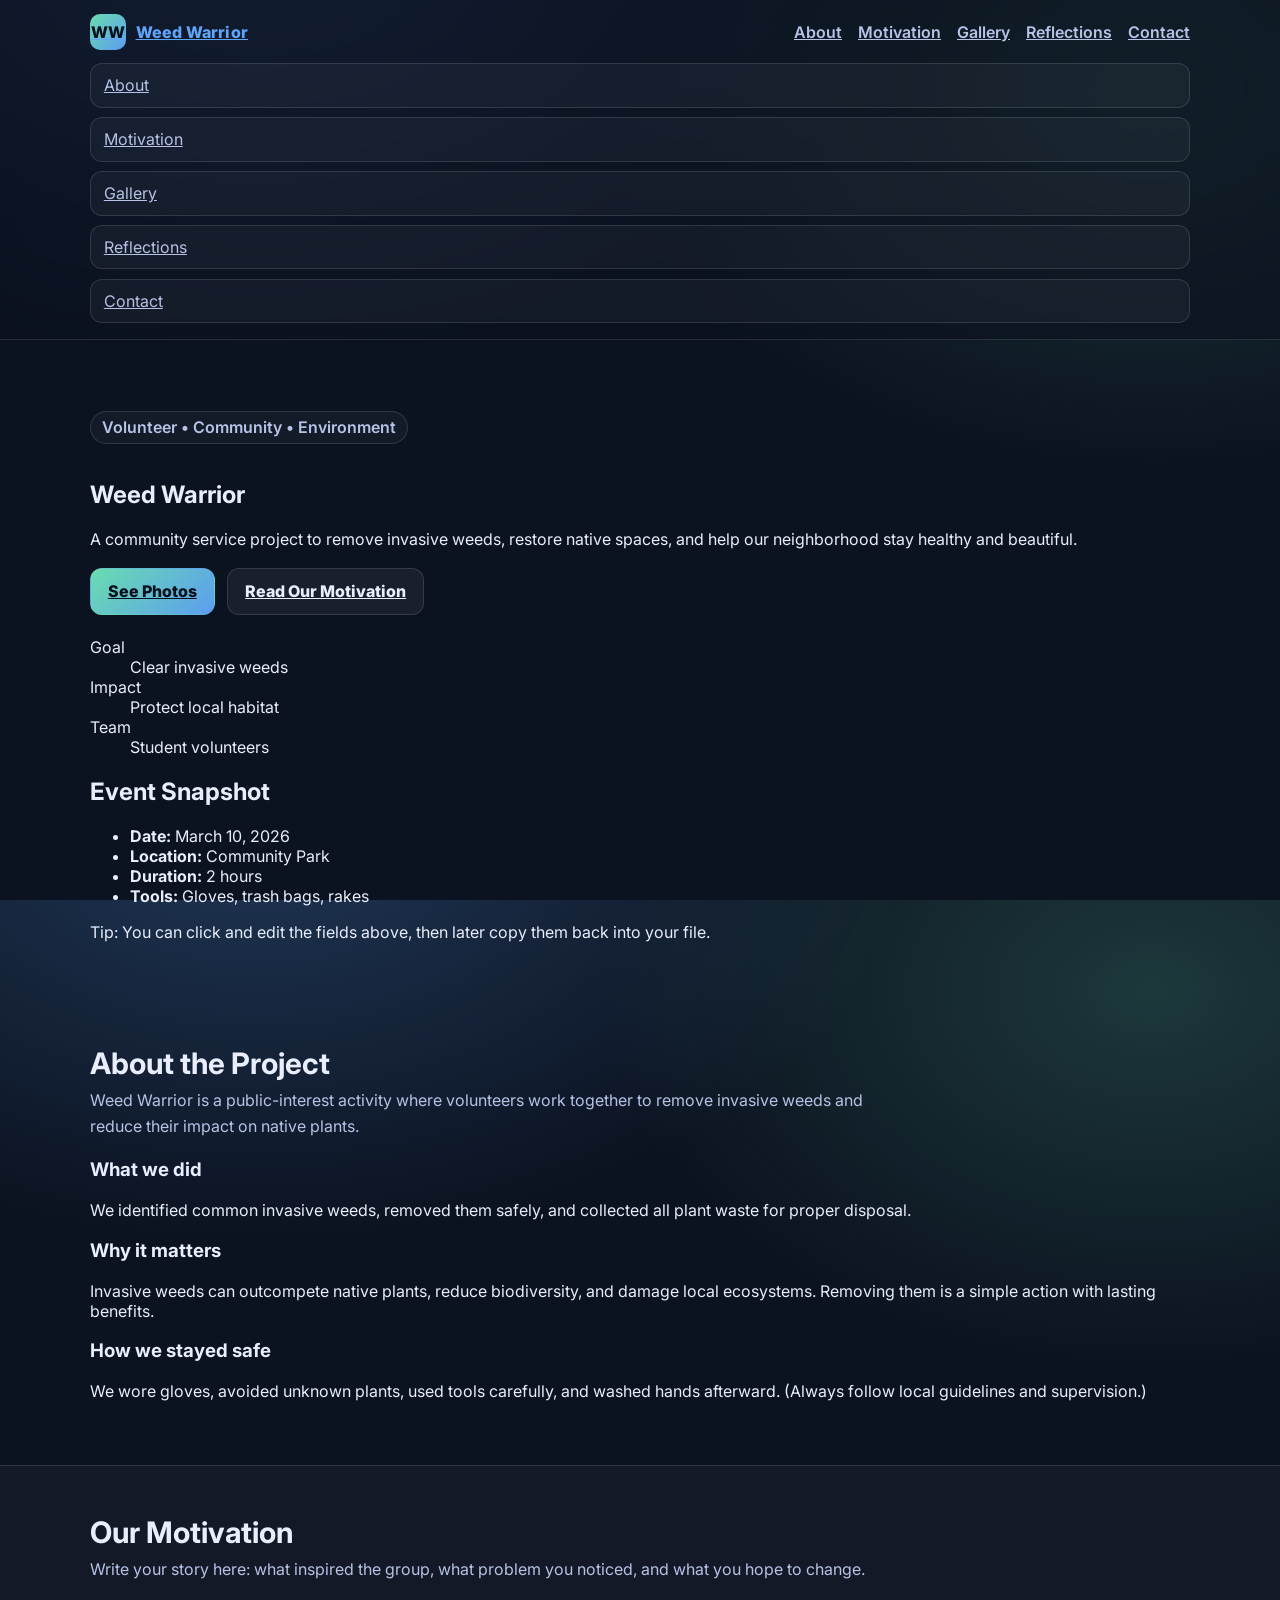
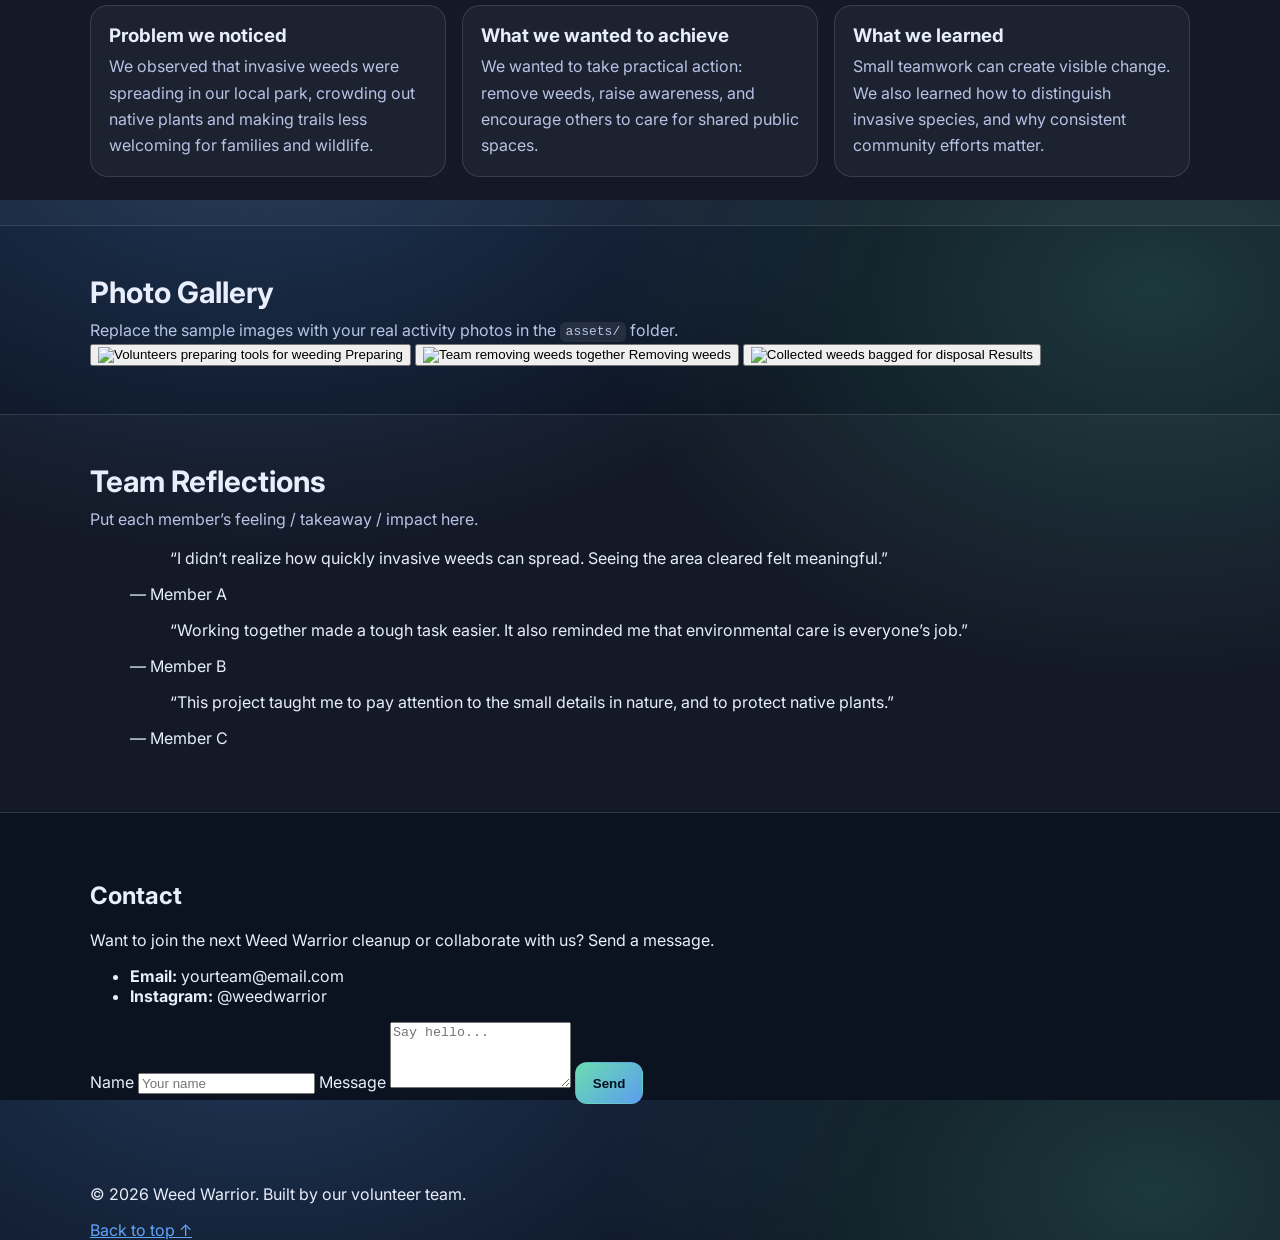
==== index.html @ 8245f493 "Update and rename HTMLPage.html to index.html" ====
﻿<!doctype html>
<html lang="en">
<head>
  <meta charset="utf-8" />
  <meta name="viewport" content="width=device-width, initial-scale=1" />
  <title>Weed Warrior — Community Weeding Volunteer Project</title>
  <meta name="description" content="Weed Warrior is a community volunteer project to remove invasive weeds and protect local habitats." />
  <link rel="preconnect" href="https://fonts.googleapis.com">
  <link rel="preconnect" href="https://fonts.gstatic.com" crossorigin>
  <link href="https://fonts.googleapis.com/css2?family=Inter:wght@400;600;800&display=swap" rel="stylesheet">
  <link rel="stylesheet" href="styles.css" />
</head>
<body>
  <!-- Top Nav -->
  <header class="site-header">
    <div class="container nav">
      <a class="logo" href="#top" aria-label="Weed Warrior Home">
        <span class="logo-mark">WW</span>
        <span class="logo-text">Weed Warrior</span>
      </a>

      <nav class="nav-links" aria-label="Primary">
        <a href="#about">About</a>
        <a href="#motivation">Motivation</a>
        <a href="#gallery">Gallery</a>
        <a href="#reflections">Reflections</a>
        <a href="#contact">Contact</a>
      </nav>

      <button class="nav-toggle" id="navToggle" aria-expanded="false" aria-controls="mobileNav">
        <span class="sr-only">Toggle navigation</span>
        ☰
      </button>
    </div>

    <nav class="mobile-nav container" id="mobileNav" hidden>
      <a href="#about">About</a>
      <a href="#motivation">Motivation</a>
      <a href="#gallery">Gallery</a>
      <a href="#reflections">Reflections</a>
      <a href="#contact">Contact</a>
    </nav>
  </header>

  <!-- Hero -->
  <main id="top">
    <section class="hero">
      <div class="container hero-grid">
        <div class="hero-text">
          <p class="badge">Volunteer • Community • Environment</p>
          <h1>Weed Warrior</h1>
          <p class="lead">
            A community service project to remove invasive weeds, restore native spaces,
            and help our neighborhood stay healthy and beautiful.
          </p>

          <div class="hero-actions">
            <a class="btn primary" href="#gallery">See Photos</a>
            <a class="btn ghost" href="#motivation">Read Our Motivation</a>
          </div>

          <dl class="stats" aria-label="Project highlights">
            <div>
              <dt>Goal</dt>
              <dd>Clear invasive weeds</dd>
            </div>
            <div>
              <dt>Impact</dt>
              <dd>Protect local habitat</dd>
            </div>
            <div>
              <dt>Team</dt>
              <dd>Student volunteers</dd>
            </div>
          </dl>
        </div>

        <div class="hero-card">
          <div class="card">
            <h2 class="card-title">Event Snapshot</h2>
            <ul class="list">
              <li><strong>Date:</strong> <span contenteditable="true">March 10, 2026</span></li>
              <li><strong>Location:</strong> <span contenteditable="true">Community Park</span></li>
              <li><strong>Duration:</strong> <span contenteditable="true">2 hours</span></li>
              <li><strong>Tools:</strong> <span contenteditable="true">Gloves, trash bags, rakes</span></li>
            </ul>
            <p class="note">
              Tip: You can click and edit the fields above, then later copy them back into your file.
            </p>
          </div>
        </div>
      </div>
    </section>

    <!-- About -->
    <section class="section" id="about">
      <div class="container">
        <div class="section-head">
          <h2>About the Project</h2>
          <p>
            Weed Warrior is a public-interest activity where volunteers work together
            to remove invasive weeds and reduce their impact on native plants.
          </p>
        </div>

        <div class="cards">
          <article class="mini-card">
            <h3>What we did</h3>
            <p>
              We identified common invasive weeds, removed them safely, and collected all plant waste
              for proper disposal.
            </p>
          </article>

          <article class="mini-card">
            <h3>Why it matters</h3>
            <p>
              Invasive weeds can outcompete native plants, reduce biodiversity, and damage local ecosystems.
              Removing them is a simple action with lasting benefits.
            </p>
          </article>

          <article class="mini-card">
            <h3>How we stayed safe</h3>
            <p>
              We wore gloves, avoided unknown plants, used tools carefully, and washed hands afterward.
              (Always follow local guidelines and supervision.)
            </p>
          </article>
        </div>
      </div>
    </section>

    <!-- Motivation -->
    <section class="section alt" id="motivation">
      <div class="container">
        <div class="section-head">
          <h2>Our Motivation</h2>
          <p>
            Write your story here: what inspired the group, what problem you noticed, and what you hope to change.
          </p>
        </div>

        <div class="motivation-grid">
          <div class="panel">
            <h3>Problem we noticed</h3>
            <p contenteditable="true">
              We observed that invasive weeds were spreading in our local park, crowding out native plants
              and making trails less welcoming for families and wildlife.
            </p>
          </div>

          <div class="panel">
            <h3>What we wanted to achieve</h3>
            <p contenteditable="true">
              We wanted to take practical action: remove weeds, raise awareness, and encourage others
              to care for shared public spaces.
            </p>
          </div>

          <div class="panel">
            <h3>What we learned</h3>
            <p contenteditable="true">
              Small teamwork can create visible change. We also learned how to distinguish invasive species,
              and why consistent community efforts matter.
            </p>
          </div>
        </div>
      </div>
    </section>

    <!-- Gallery -->
    <section class="section" id="gallery">
      <div class="container">
        <div class="section-head">
          <h2>Photo Gallery</h2>
          <p>Replace the sample images with your real activity photos in the <code>assets/</code> folder.</p>
        </div>

        <div class="gallery" role="list">
          <button class="photo" role="listitem" data-full="assets/img1.jpg" aria-label="Open photo 1">
            <img src="assets/img1.jpg" alt="Volunteers preparing tools for weeding" loading="lazy">
            <span>Preparing</span>
          </button>

          <button class="photo" role="listitem" data-full="assets/img2.jpg" aria-label="Open photo 2">
            <img src="assets/img2.jpg" alt="Team removing weeds together" loading="lazy">
            <span>Removing weeds</span>
          </button>

          <button class="photo" role="listitem" data-full="assets/img3.jpg" aria-label="Open photo 3">
            <img src="assets/img3.jpg" alt="Collected weeds bagged for disposal" loading="lazy">
            <span>Results</span>
          </button>
        </div>
      </div>

      <!-- Lightbox -->
      <div class="lightbox" id="lightbox" aria-hidden="true">
        <div class="lightbox-inner" role="dialog" aria-modal="true" aria-label="Image preview">
          <button class="icon-btn" id="lightboxClose" aria-label="Close preview">✕</button>
          <img id="lightboxImg" src="" alt="">
          <p class="lightbox-caption" id="lightboxCaption"></p>
        </div>
      </div>
    </section>

    <!-- Reflections -->
    <section class="section alt" id="reflections">
      <div class="container">
        <div class="section-head">
          <h2>Team Reflections</h2>
          <p>Put each member’s feeling / takeaway / impact here.</p>
        </div>

        <div class="quotes">
          <figure class="quote">
            <blockquote contenteditable="true">
              “I didn’t realize how quickly invasive weeds can spread. Seeing the area cleared felt meaningful.”
            </blockquote>
            <figcaption contenteditable="true">— Member A</figcaption>
          </figure>

          <figure class="quote">
            <blockquote contenteditable="true">
              “Working together made a tough task easier. It also reminded me that environmental care is everyone’s job.”
            </blockquote>
            <figcaption contenteditable="true">— Member B</figcaption>
          </figure>

          <figure class="quote">
            <blockquote contenteditable="true">
              “This project taught me to pay attention to the small details in nature, and to protect native plants.”
            </blockquote>
            <figcaption contenteditable="true">— Member C</figcaption>
          </figure>
        </div>
      </div>
    </section>

    <!-- Contact / Footer -->
    <section class="section" id="contact">
      <div class="container contact">
        <div>
          <h2>Contact</h2>
          <p>
            Want to join the next Weed Warrior cleanup or collaborate with us?
            Send a message.
          </p>
          <ul class="contact-list">
            <li><strong>Email:</strong> <span contenteditable="true">yourteam@email.com</span></li>
            <li><strong>Instagram:</strong> <span contenteditable="true">@weedwarrior</span></li>
          </ul>
        </div>

        <form class="form" onsubmit="return false;">
          <label>
            Name
            <input type="text" placeholder="Your name" />
          </label>
          <label>
            Message
            <textarea rows="4" placeholder="Say hello..."></textarea>
          </label>
          <button class="btn primary" type="button" id="fakeSubmit">Send</button>
          <p class="note" id="formNote" aria-live="polite"></p>
        </form>
      </div>
    </section>

    <footer class="footer">
      <div class="container footer-row">
        <p>© <span id="year"></span> Weed Warrior. Built by our volunteer team.</p>
        <a href="#top">Back to top ↑</a>
      </div>
    </footer>
  </main>

  <script src="script.js"></script>
</body>
</html>
---- styles.css ----
:root{
  --bg: #0b1220;
  --panel: #101a2e;
  --text: #e8eefc;
  --muted: #b7c3e6;
  --brand: #6ee7b7;
  --brand2:#60a5fa;
  --border: rgba(255,255,255,.12);
  --shadow: 0 12px 30px rgba(0,0,0,.35);
}

*{ box-sizing: border-box; }
html, body{ height: 100%; }
body{
  margin: 0;
  font-family: Inter, system-ui, -apple-system, Segoe UI, Roboto, Arial, sans-serif;
  color: var(--text);
  background:
    radial-gradient(1200px 800px at 20% -10%, rgba(96,165,250,.25), transparent 55%),
    radial-gradient(1000px 700px at 90% 10%, rgba(110,231,183,.18), transparent 55%),
    var(--bg);
}

a{ color: #60a5fa; text-decoration: underline; }
code{ background: rgba(255,255,255,.08); padding: .15rem .35rem; border-radius: .35rem; }

.container{ width: min(1100px, 92vw); margin: 0 auto; }

/* Header */
.site-header{
  position: sticky; top: 0; z-index: 10;
  backdrop-filter: blur(10px);
  background: rgba(11,18,32,.65);
  border-bottom: 1px solid var(--border);
}
.nav{
  display:flex; align-items:center; justify-content:space-between;
  gap: 1rem; padding: .85rem 0;
}
.logo{ display:flex; align-items:center; gap:.6rem; font-weight:800; letter-spacing:.2px; }
.logo-mark{
  display:inline-grid; place-items:center;
  width: 36px; height: 36px; border-radius: 10px;
  background: linear-gradient(135deg, rgba(110,231,183,.95), rgba(96,165,250,.95));
  color: #06101d;
}
.nav-links{ display:flex; gap: 1rem; }
.nav-links a{ color: var(--muted); font-weight: 600; }
.nav-links a:hover{ color: var(--text); }

.nav-toggle{
  display:none;
  border: 1px solid var(--border);
  background: rgba(255,255,255,.06);
  color: var(--text);
  border-radius: 10px;
  padding: .45rem .6rem;
}
.mobile-nav{
  display:grid;
  gap: .6rem;
  padding: 0 0 1rem 0;
}
.mobile-nav a{
  padding: .7rem .8rem;
  border: 1px solid var(--border);
  border-radius: 12px;
  background: rgba(255,255,255,.04);
  color: var(--muted);
}

/* Hero */
.hero{ padding: 3.4rem 0 2.4rem; }
.hero-inner{ max-width: 980px; }
.badge{
  display:inline-block;
  padding: .35rem .7rem;
  border: 1px solid var(--border);
  background: rgba(255,255,255,.04);
  border-radius: 999px;
  color: var(--muted);
  font-weight: 600;
}
.hero-title{
  font-size: clamp(2.4rem, 5vw, 3.5rem);
  margin: .9rem 0 .6rem;
  line-height: 1.05;
  letter-spacing: -0.5px;
}
.hero-subtitle{
  margin: 0;
  color: var(--muted);
  font-size: 1.08rem;
  line-height: 1.65;
  max-width: 70ch;
}

.hero-actions{ display:flex; gap: .8rem; margin: 1.2rem 0 1.4rem; flex-wrap: wrap; }
.btn{
  display:inline-flex; align-items:center; justify-content:center;
  padding: .78rem 1.05rem;
  border-radius: 12px;
  border: 1px solid var(--border);
  font-weight: 800;
  cursor: pointer;
}
.btn.primary{
  background: linear-gradient(135deg, rgba(110,231,183,.95), rgba(96,165,250,.95));
  color: #06101d;
  border-color: transparent;
}
.btn.ghost{ background: rgba(255,255,255,.06); color: var(--text); }
.btn:hover{ transform: translateY(-1px); box-shadow: var(--shadow); transition: .15s; }

.hero-strip{
  display:grid;
  grid-template-columns: repeat(3, 1fr);
  gap: .9rem;
  margin-top: .8rem;
}
.strip-item{
  border: 1px solid var(--border);
  border-radius: 16px;
  padding: .95rem 1rem;
  background: rgba(255,255,255,.04);
}
.strip-label{ color: var(--muted); font-weight: 700; font-size: .92rem; }
.strip-value{ margin-top: .25rem; font-weight: 900; }

/* Sections */
.section{ padding: 3rem 0; }
.section.alt{
  background: rgba(255,255,255,.03);
  border-top: 1px solid var(--border);
  border-bottom: 1px solid var(--border);
}
.section-head h2{ margin: 0 0 .4rem; font-size: 1.85rem; }
.section-head p{ margin: 0; color: var(--muted); line-height: 1.65; max-width: 80ch; }

.motivation-grid{
  margin-top: 1.4rem;
  display:grid;
  grid-template-columns: repeat(3, 1fr);
  gap: 1rem;
}
.panel{
  border: 1px solid var(--border);
  border-radius: 18px;
  padding: 1.1rem;
  background: rgba(255,255,255,.04);
}
.panel h3{ margin: 0 0 .4rem; }
.panel p{ margin: 0; color: var(--muted); line-height: 1.65; }

/* Masonry Gallery */
.masonry{
  margin-top: 1.4rem;
  column-count: 3;
  column-gap: 1rem;
}
.masonry-item{
  width: 100%;
  border: 1px solid var(--border);
  background: rgba(255,255,255,.04);
  border-radius: 18px;
  overflow: hidden;
  padding: 0;
  margin: 0 0 1rem;
  cursor: pointer;
  display: inline-block; /* important for column layout */
}
.masonry-item img{
  width: 100%;
  height: auto;
  display:block;
}
.masonry-item:hover{
  transform: translateY(-2px);
  box-shadow: var(--shadow);
  transition: .15s;
}

/* Lightbox */
.lightbox{
  position: fixed; inset: 0;
  display:none;
  place-items:center;
  background: rgba(0,0,0,.65);
  padding: 1rem;
}
.lightbox.show{ display:grid; }
.lightbox-inner{
  width: min(980px, 96vw);
  border: 1px solid var(--border);
  background: rgba(16,26,46,.92);
  border-radius: 18px;
  padding: .9rem;
  box-shadow: var(--shadow);
}
.lightbox-top{
  display:flex;
  align-items:center;
  justify-content:space-between;
  gap: 1rem;
  margin-bottom: .6rem;
}
.lightbox-caption{ margin: 0; color: var(--muted); font-weight: 700; }
.icon-btn{
  border: 1px solid var(--border);
  background: rgba(255,255,255,.06);
  color: var(--text);
  border-radius: 12px;
  padding: .45rem .6rem;
  cursor: pointer;
}
.lightbox-inner img{
  width: 100%;
  max-height: 72vh;
  object-fit: contain;
  border-radius: 14px;
  background: rgba(255,255,255,.03);
}

/* Team Reflections */
.team-grid{
  margin-top: 1.4rem;
  display:grid;
  grid-template-columns: repeat(3, 1fr);
  gap: 1rem;
}
.member{
  display:flex;
  gap: .9rem;
  border: 1px solid var(--border);
  border-radius: 18px;
  padding: 1.1rem;
  background: rgba(255,255,255,.04);
}
.avatar{
  width: 44px; height: 44px;
  border-radius: 14px;
  display:grid; place-items:center;
  font-weight: 900;
  color: #06101d;
  background: linear-gradient(135deg, rgba(110,231,183,.95), rgba(96,165,250,.95));
  flex: 0 0 auto;
}
.member-top h3{ margin: 0; font-size: 1.1rem; }
.role{ margin: .15rem 0 0; color: var(--muted); font-weight: 700; font-size: .95rem; }
.reflection{
  margin: .8rem 0 0;
  color: var(--text);
  line-height: 1.65;
  font-weight: 600;
}
.tags{ margin-top: .9rem; display:flex; gap:.5rem; flex-wrap: wrap; }
.tag{
  border: 1px solid var(--border);
  background: rgba(255,255,255,.05);
  padding: .28rem .55rem;
  border-radius: 999px;
  color: var(--muted);
  font-weight: 800;
  font-size: .85rem;
}

.mini-footer{
  margin-top: 1.6rem;
  border-top: 1px solid var(--border);
  padding-top: 1.2rem;
  color: var(--muted);
}

/* A11y */
.sr-only{
  position:absolute; width:1px; height:1px; padding:0; margin:-1px;
  overflow:hidden; clip:rect(0,0,0,0); white-space:nowrap; border:0;
}

/* Responsive */
@media (max-width: 900px){
  .nav-links{ display:none; }
  .nav-toggle{ display:inline-flex; }
  .hero-strip{ grid-template-columns: 1fr; }
  .motivation-grid{ grid-template-columns: 1fr; }
  .masonry{ column-count: 1; }
  .team-grid{ grid-template-columns: 1fr; }
}
@media (min-width: 901px) and (max-width: 1100px){
  .masonry{ column-count: 2; }
  .team-grid{ grid-template-columns: repeat(2, 1fr); }
}
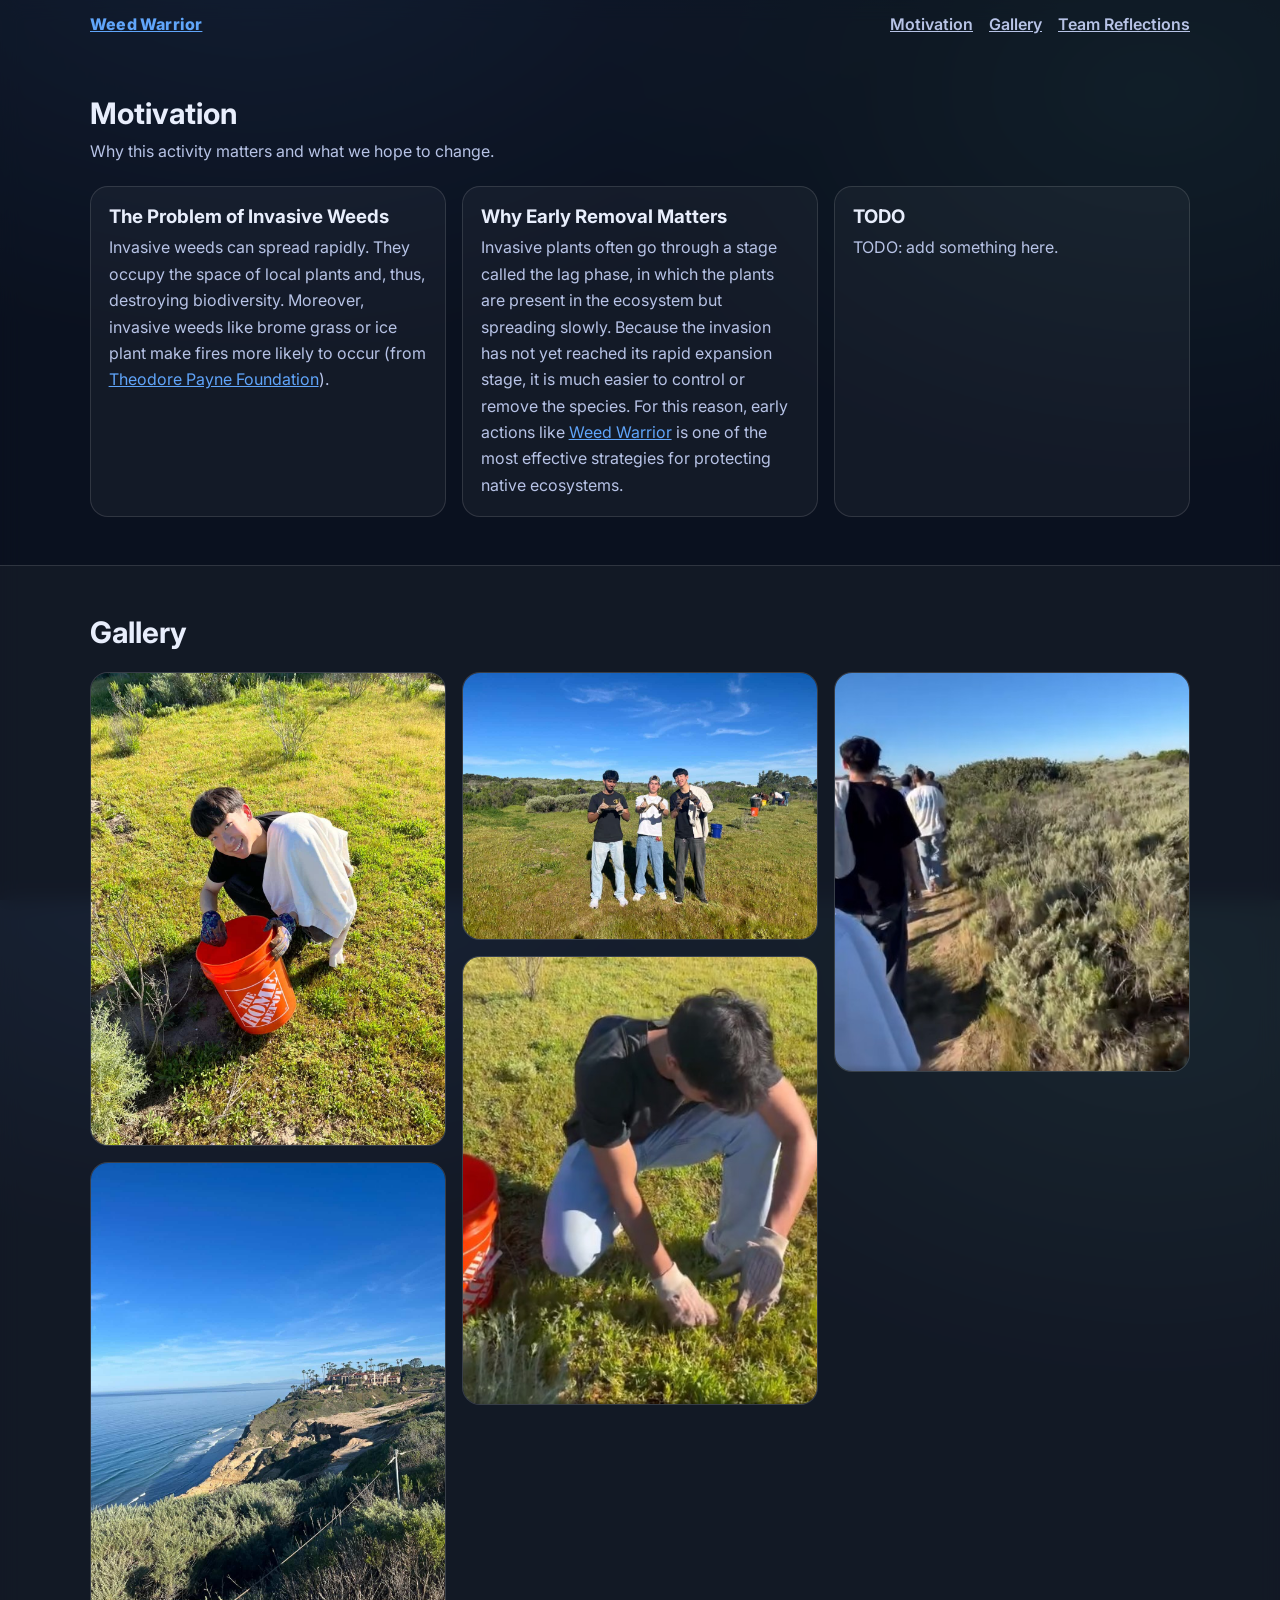
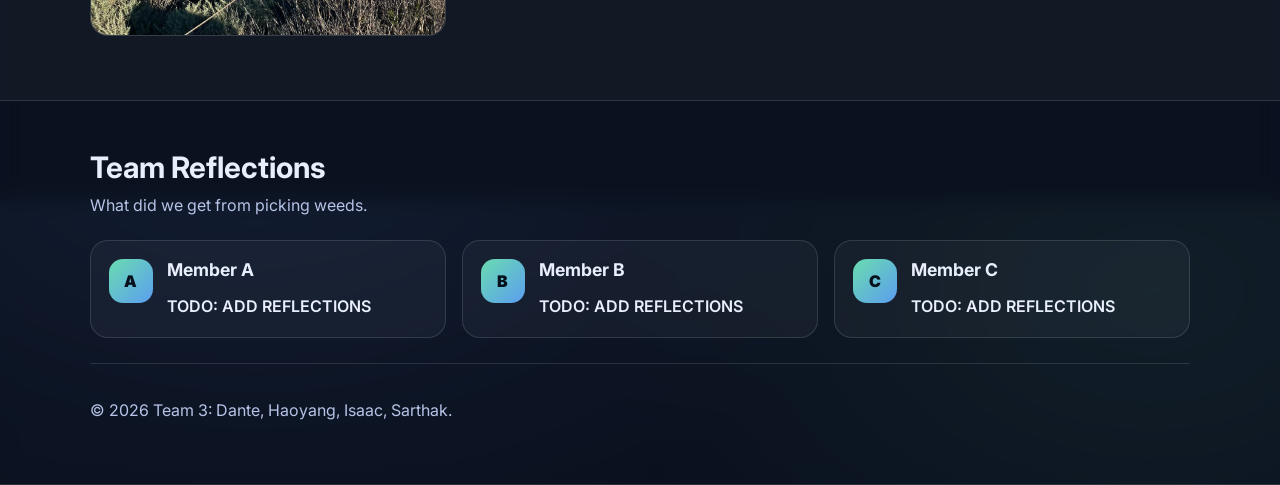
==== commit 55239505: "Update index.html" ====
--- a/index.html
+++ b/index.html
@@ -1,30 +1,29 @@
-﻿<!doctype html>
+<!doctype html>
 <html lang="en">
 <head>
   <meta charset="utf-8" />
   <meta name="viewport" content="width=device-width, initial-scale=1" />
-  <title>Weed Warrior — Community Weeding Volunteer Project</title>
-  <meta name="description" content="Weed Warrior is a community volunteer project to remove invasive weeds and protect local habitats." />
+  <title>Weed Warrior — Community Cleanup Project</title>
+  <meta name="description" content="Weed Warrior is a volunteer project to remove invasive weeds and protect local habitats." />
+
   <link rel="preconnect" href="https://fonts.googleapis.com">
   <link rel="preconnect" href="https://fonts.gstatic.com" crossorigin>
   <link href="https://fonts.googleapis.com/css2?family=Inter:wght@400;600;800&display=swap" rel="stylesheet">
+
   <link rel="stylesheet" href="styles.css" />
 </head>
+
 <body>
   <!-- Top Nav -->
   <header class="site-header">
     <div class="container nav">
       <a class="logo" href="#top" aria-label="Weed Warrior Home">
-        <span class="logo-mark">WW</span>
         <span class="logo-text">Weed Warrior</span>
       </a>
-
       <nav class="nav-links" aria-label="Primary">
-        <a href="#about">About</a>
         <a href="#motivation">Motivation</a>
         <a href="#gallery">Gallery</a>
-        <a href="#reflections">Reflections</a>
-        <a href="#contact">Contact</a>
+        <a href="#team">Team Reflections</a>
       </nav>
 
       <button class="nav-toggle" id="navToggle" aria-expanded="false" aria-controls="mobileNav">
@@ -33,164 +32,75 @@
       </button>
     </div>
 
-    <nav class="mobile-nav container" id="mobileNav" hidden>
-      <a href="#about">About</a>
-      <a href="#motivation">Motivation</a>
-      <a href="#gallery">Gallery</a>
-      <a href="#reflections">Reflections</a>
-      <a href="#contact">Contact</a>
-    </nav>
-  </header>
-
-  <!-- Hero -->
-  <main id="top">
-    <section class="hero">
-      <div class="container hero-grid">
-        <div class="hero-text">
-          <p class="badge">Volunteer • Community • Environment</p>
-          <h1>Weed Warrior</h1>
-          <p class="lead">
-            A community service project to remove invasive weeds, restore native spaces,
-            and help our neighborhood stay healthy and beautiful.
-          </p>
-
-          <div class="hero-actions">
-            <a class="btn primary" href="#gallery">See Photos</a>
-            <a class="btn ghost" href="#motivation">Read Our Motivation</a>
-          </div>
-
-          <dl class="stats" aria-label="Project highlights">
-            <div>
-              <dt>Goal</dt>
-              <dd>Clear invasive weeds</dd>
-            </div>
-            <div>
-              <dt>Impact</dt>
-              <dd>Protect local habitat</dd>
-            </div>
-            <div>
-              <dt>Team</dt>
-              <dd>Student volunteers</dd>
-            </div>
-          </dl>
-        </div>
-
-        <div class="hero-card">
-          <div class="card">
-            <h2 class="card-title">Event Snapshot</h2>
-            <ul class="list">
-              <li><strong>Date:</strong> <span contenteditable="true">March 10, 2026</span></li>
-              <li><strong>Location:</strong> <span contenteditable="true">Community Park</span></li>
-              <li><strong>Duration:</strong> <span contenteditable="true">2 hours</span></li>
-              <li><strong>Tools:</strong> <span contenteditable="true">Gloves, trash bags, rakes</span></li>
-            </ul>
-            <p class="note">
-              Tip: You can click and edit the fields above, then later copy them back into your file.
-            </p>
-          </div>
-        </div>
-      </div>
-    </section>
-
-    <!-- About -->
-    <section class="section" id="about">
+    <!-- MOTIVATION -->
+    <section class="section" id="motivation">
       <div class="container">
         <div class="section-head">
-          <h2>About the Project</h2>
+          <h2>Motivation</h2>
           <p>
-            Weed Warrior is a public-interest activity where volunteers work together
-            to remove invasive weeds and reduce their impact on native plants.
+            Why this activity matters and what we hope to change.
           </p>
         </div>
 
-        <div class="cards">
-          <article class="mini-card">
-            <h3>What we did</h3>
+        <div class="motivation-grid">
+          <article class="panel">
+            <h3>The Problem of Invasive Weeds</h3>
             <p>
-              We identified common invasive weeds, removed them safely, and collected all plant waste
-              for proper disposal.
+              Invasive weeds can spread rapidly. They occupy the space of local plants and, thus, destroying biodiversity. 
+              Moreover, invasive weeds like brome grass or ice plant make fires more likely to occur (from 
+                <a href="https://theodorepayne.org/invasive-plants/" target="_blank">
+                Theodore Payne Foundation</a>).
             </p>
           </article>
 
-          <article class="mini-card">
-            <h3>Why it matters</h3>
+          <article class="panel">
+            <h3>Why Early Removal Matters</h3>
             <p>
-              Invasive weeds can outcompete native plants, reduce biodiversity, and damage local ecosystems.
-              Removing them is a simple action with lasting benefits.
+              Invasive plants often go through a stage called the lag phase, in which the plants are present in the ecosystem 
+                but spreading slowly. Because the invasion has not yet reached its rapid expansion stage, 
+                it is much easier to control or remove the species. For this reason, early actions like <a href="https://nrs.ucsd.edu/events/index.html" target="_blank">
+                Weed Warrior</a>
+                is one of the most effective strategies for protecting native ecosystems.
             </p>
           </article>
 
-          <article class="mini-card">
-            <h3>How we stayed safe</h3>
+          <article class="panel">
+            <h3>TODO</h3>
             <p>
-              We wore gloves, avoided unknown plants, used tools carefully, and washed hands afterward.
-              (Always follow local guidelines and supervision.)
+              TODO: add something here.
             </p>
           </article>
         </div>
       </div>
     </section>
 
-    <!-- Motivation -->
-    <section class="section alt" id="motivation">
+    <!-- GALLERY (Masonry) -->
+    <section class="section alt" id="gallery">
       <div class="container">
         <div class="section-head">
-          <h2>Our Motivation</h2>
-          <p>
-            Write your story here: what inspired the group, what problem you noticed, and what you hope to change.
-          </p>
+          <h2>Gallery</h2>
         </div>
 
-        <div class="motivation-grid">
-          <div class="panel">
-            <h3>Problem we noticed</h3>
-            <p contenteditable="true">
-              We observed that invasive weeds were spreading in our local park, crowding out native plants
-              and making trails less welcoming for families and wildlife.
-            </p>
-          </div>
-
-          <div class="panel">
-            <h3>What we wanted to achieve</h3>
-            <p contenteditable="true">
-              We wanted to take practical action: remove weeds, raise awareness, and encourage others
-              to care for shared public spaces.
-            </p>
-          </div>
-
-          <div class="panel">
-            <h3>What we learned</h3>
-            <p contenteditable="true">
-              Small teamwork can create visible change. We also learned how to distinguish invasive species,
-              and why consistent community efforts matter.
-            </p>
-          </div>
-        </div>
-      </div>
-    </section>
-
-    <!-- Gallery -->
-    <section class="section" id="gallery">
-      <div class="container">
-        <div class="section-head">
-          <h2>Photo Gallery</h2>
-          <p>Replace the sample images with your real activity photos in the <code>assets/</code> folder.</p>
-        </div>
-
-        <div class="gallery" role="list">
-          <button class="photo" role="listitem" data-full="assets/img1.jpg" aria-label="Open photo 1">
-            <img src="assets/img1.jpg" alt="Volunteers preparing tools for weeding" loading="lazy">
-            <span>Preparing</span>
+        <div class="masonry" role="list">
+          <!-- Change src & data-full to your images -->
+          <button class="masonry-item" role="listitem" data-full="assets/g1.jpg" data-caption=" ">
+            <img src="assets/g1.jpg" alt="g1.jpg" loading="lazy">
           </button>
 
-          <button class="photo" role="listitem" data-full="assets/img2.jpg" aria-label="Open photo 2">
-            <img src="assets/img2.jpg" alt="Team removing weeds together" loading="lazy">
-            <span>Removing weeds</span>
+          <button class="masonry-item" role="listitem" data-full="assets/g2.jpg" data-caption=" ">
+            <img src="assets/g2.jpg" alt="g2.jpg" loading="lazy">
           </button>
 
-          <button class="photo" role="listitem" data-full="assets/img3.jpg" aria-label="Open photo 3">
-            <img src="assets/img3.jpg" alt="Collected weeds bagged for disposal" loading="lazy">
-            <span>Results</span>
+          <button class="masonry-item" role="listitem" data-full="assets/g3.jpg" data-caption=" ">
+            <img src="assets/g3.jpg" alt="g3.jpg" loading="lazy">
+          </button>
+
+          <button class="masonry-item" role="listitem" data-full="assets/g4.jpg" data-caption=" ">
+            <img src="assets/g4.jpg" alt="g4.jpg" loading="lazy">
+          </button>
+
+          <button class="masonry-item" role="listitem" data-full="assets/g5.jpg" data-caption=" ">
+            <img src="assets/g5.jpg" alt="g5.jpg" loading="lazy">
           </button>
         </div>
       </div>
@@ -198,82 +108,71 @@
       <!-- Lightbox -->
       <div class="lightbox" id="lightbox" aria-hidden="true">
         <div class="lightbox-inner" role="dialog" aria-modal="true" aria-label="Image preview">
-          <button class="icon-btn" id="lightboxClose" aria-label="Close preview">✕</button>
+          <div class="lightbox-top">
+            <p class="lightbox-caption" id="lightboxCaption"></p>
+            <button class="icon-btn" id="lightboxClose" aria-label="Close preview">✕</button>
+          </div>
           <img id="lightboxImg" src="" alt="">
-          <p class="lightbox-caption" id="lightboxCaption"></p>
         </div>
       </div>
     </section>
 
-    <!-- Reflections -->
-    <section class="section alt" id="reflections">
+    <!-- TEAM REFLECTIONS -->
+    <section class="section" id="team">
       <div class="container">
         <div class="section-head">
           <h2>Team Reflections</h2>
-          <p>Put each member’s feeling / takeaway / impact here.</p>
+          <p>
+            What did we get from picking weeds.
+          </p>
         </div>
 
-        <div class="quotes">
-          <figure class="quote">
-            <blockquote contenteditable="true">
-              “I didn’t realize how quickly invasive weeds can spread. Seeing the area cleared felt meaningful.”
-            </blockquote>
-            <figcaption contenteditable="true">— Member A</figcaption>
-          </figure>
+        <div class="team-grid">
+          <!-- Member Card 1 -->
+          <article class="member">
+            <div class="avatar" aria-hidden="true">A</div>
+            <div class="member-body">
+              <div class="member-top">
+                <h3 contenteditable="true">Member A</h3>
+              </div>
+              <p class="reflection" contenteditable="true">
+                TODO: ADD REFLECTIONS
+              </p>
+            </div>
+          </article>
 
-          <figure class="quote">
-            <blockquote contenteditable="true">
-              “Working together made a tough task easier. It also reminded me that environmental care is everyone’s job.”
-            </blockquote>
-            <figcaption contenteditable="true">— Member B</figcaption>
-          </figure>
+          <!-- Member Card 2 -->
+          <article class="member">
+            <div class="avatar" aria-hidden="true">B</div>
+            <div class="member-body">
+              <div class="member-top">
+                <h3 contenteditable="true">Member B</h3>
+              </div>
+              <p class="reflection" contenteditable="true">
+                TODO: ADD REFLECTIONS
+              </p>
+            </div>
+          </article>
 
-          <figure class="quote">
-            <blockquote contenteditable="true">
-              “This project taught me to pay attention to the small details in nature, and to protect native plants.”
-            </blockquote>
-            <figcaption contenteditable="true">— Member C</figcaption>
-          </figure>
+          <!-- Member Card 3 -->
+          <article class="member">
+            <div class="avatar" aria-hidden="true">C</div>
+            <div class="member-body">
+              <div class="member-top">
+                <h3 contenteditable="true">Member C</h3>
+              </div>
+              <p class="reflection" contenteditable="true">
+                TODO: ADD REFLECTIONS
+              </p>
+            </div>
+          </article>
         </div>
+
+        <footer class="mini-footer">
+          <p>© <span id="year"></span> Team 3: Dante, Haoyang, Isaac, Sarthak.</p>
+        </footer>
       </div>
     </section>
-
-    <!-- Contact / Footer -->
-    <section class="section" id="contact">
-      <div class="container contact">
-        <div>
-          <h2>Contact</h2>
-          <p>
-            Want to join the next Weed Warrior cleanup or collaborate with us?
-            Send a message.
-          </p>
-          <ul class="contact-list">
-            <li><strong>Email:</strong> <span contenteditable="true">yourteam@email.com</span></li>
-            <li><strong>Instagram:</strong> <span contenteditable="true">@weedwarrior</span></li>
-          </ul>
-        </div>
-
-        <form class="form" onsubmit="return false;">
-          <label>
-            Name
-            <input type="text" placeholder="Your name" />
-          </label>
-          <label>
-            Message
-            <textarea rows="4" placeholder="Say hello..."></textarea>
-          </label>
-          <button class="btn primary" type="button" id="fakeSubmit">Send</button>
-          <p class="note" id="formNote" aria-live="polite"></p>
-        </form>
-      </div>
-    </section>
-
-    <footer class="footer">
-      <div class="container footer-row">
-        <p>© <span id="year"></span> Weed Warrior. Built by our volunteer team.</p>
-        <a href="#top">Back to top ↑</a>
-      </div>
-    </footer>
   </main>
 
   <script src="script.js"></script>
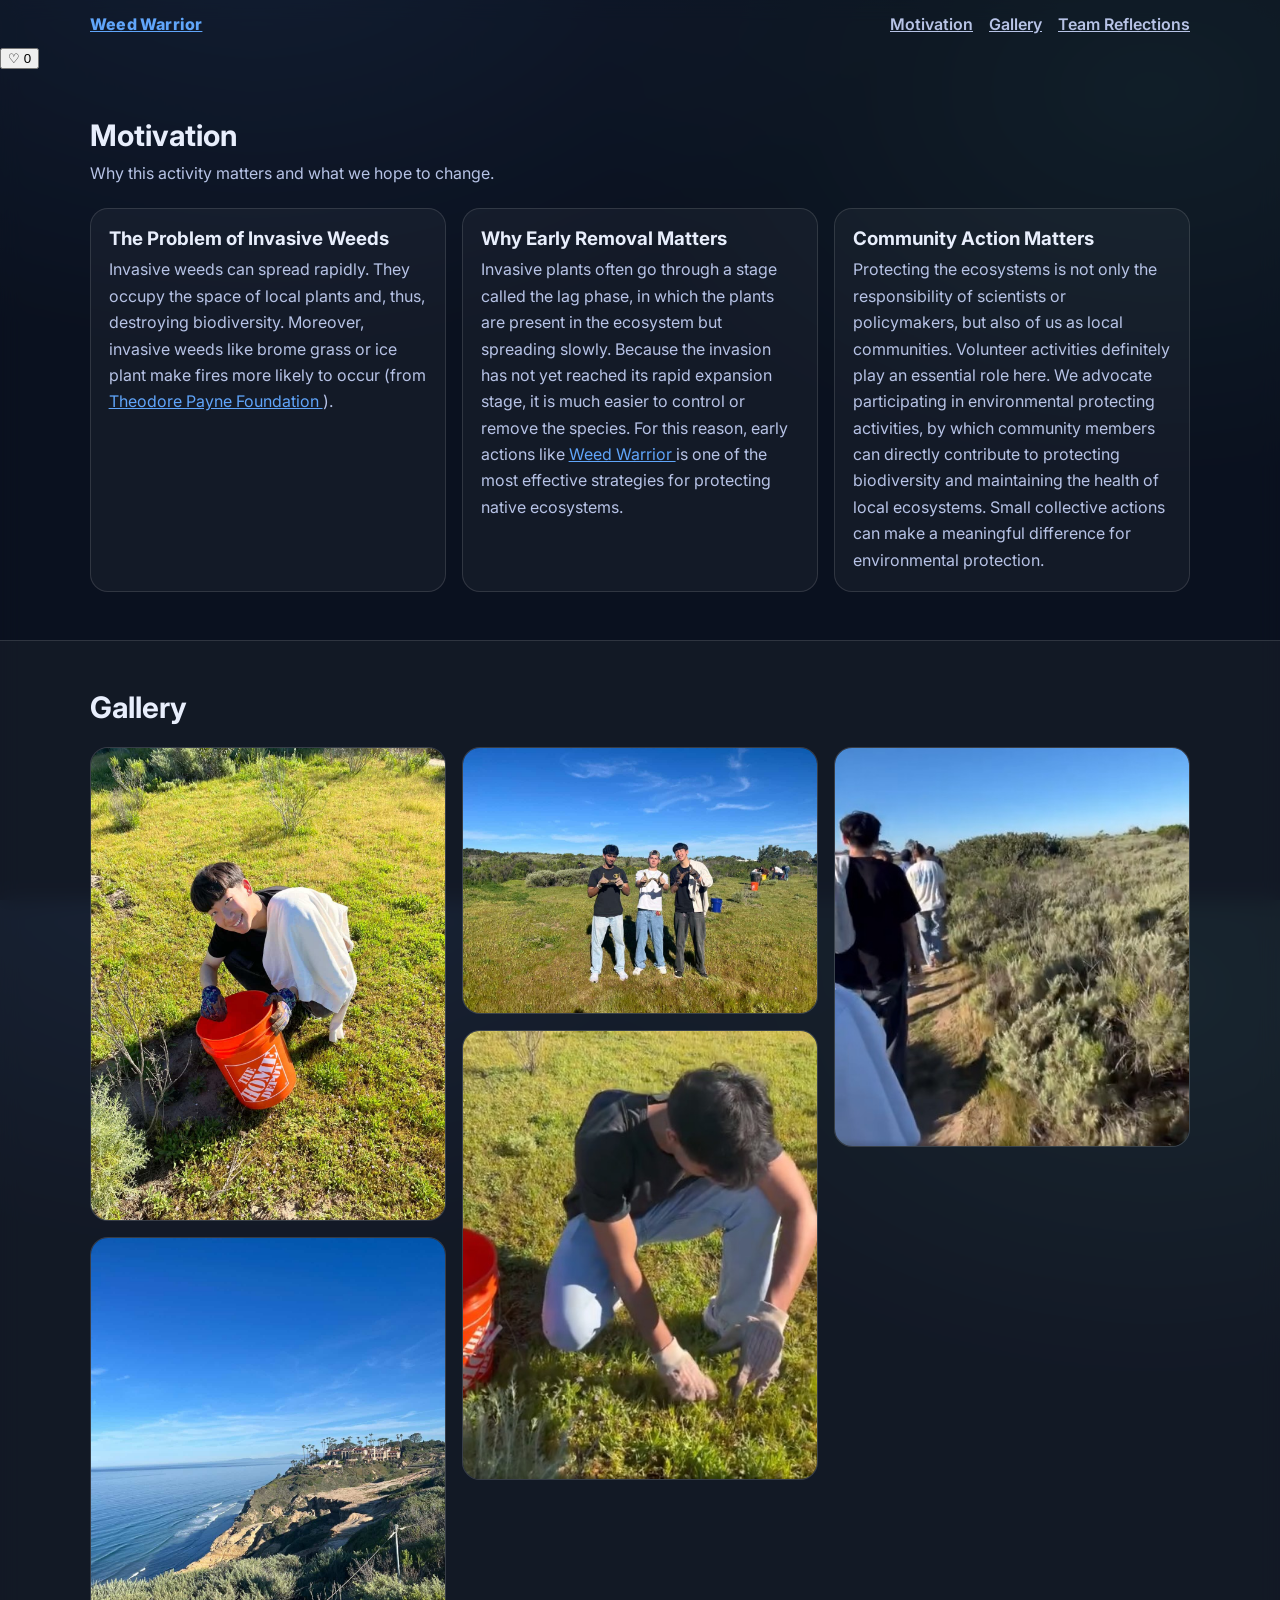
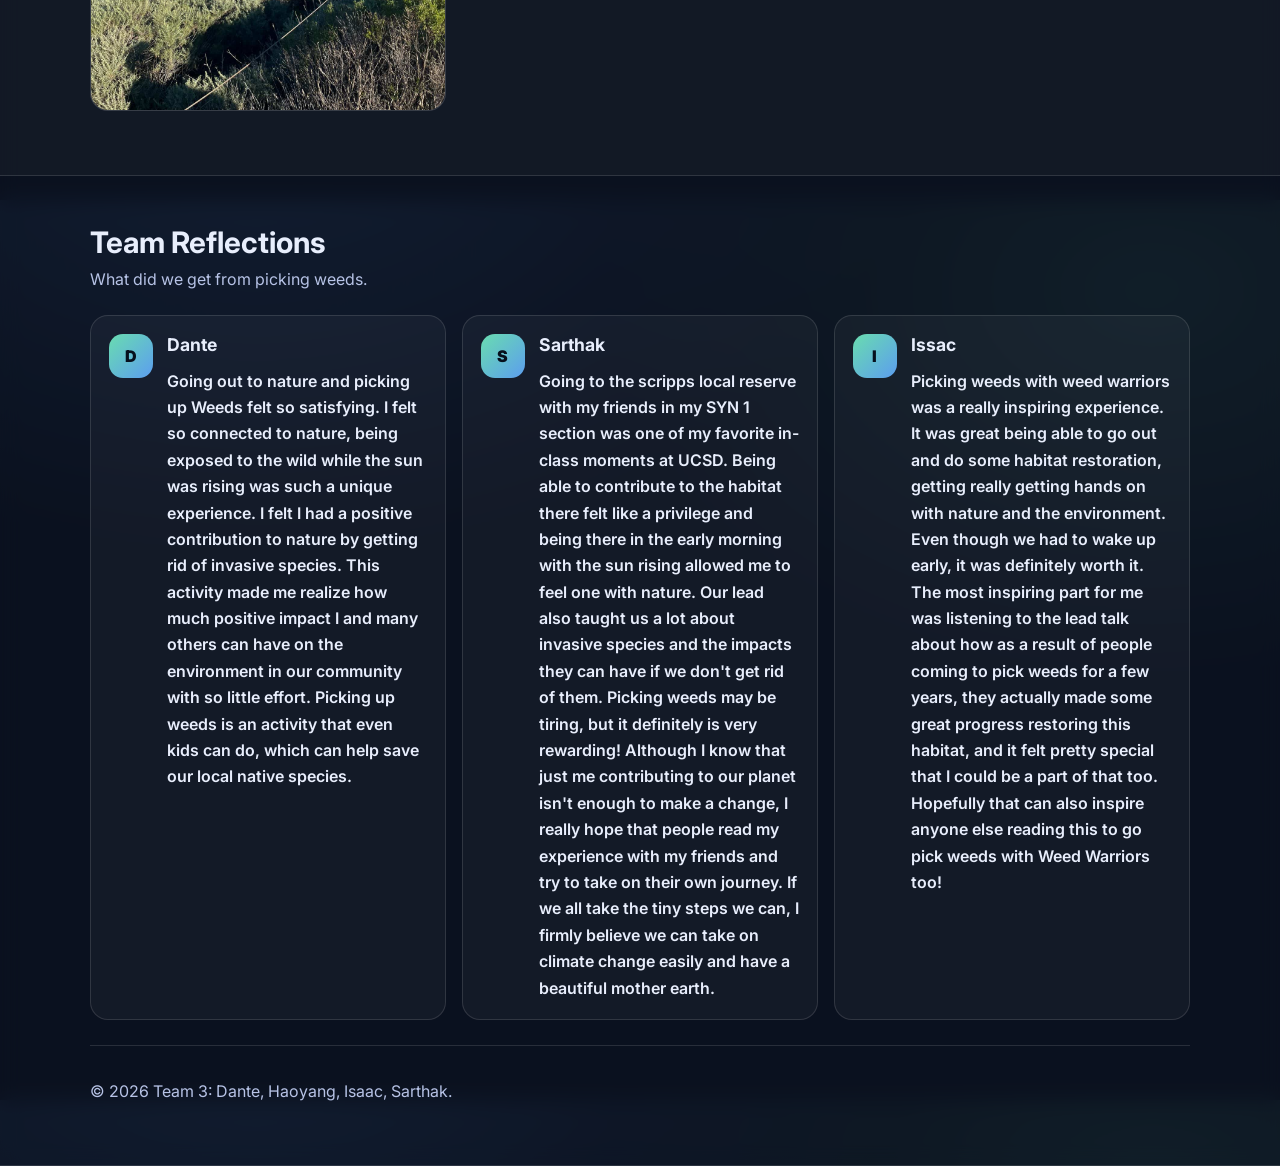
==== commit 9c65bda3: "Update index.html" ====
--- a/index.html
+++ b/index.html
@@ -1,180 +1,246 @@
 <!doctype html>
 <html lang="en">
 <head>
-  <meta charset="utf-8" />
-  <meta name="viewport" content="width=device-width, initial-scale=1" />
-  <title>Weed Warrior — Community Cleanup Project</title>
-  <meta name="description" content="Weed Warrior is a volunteer project to remove invasive weeds and protect local habitats." />
-
-  <link rel="preconnect" href="https://fonts.googleapis.com">
-  <link rel="preconnect" href="https://fonts.gstatic.com" crossorigin>
-  <link href="https://fonts.googleapis.com/css2?family=Inter:wght@400;600;800&display=swap" rel="stylesheet">
-
-  <link rel="stylesheet" href="styles.css" />
+    <meta charset="utf-8" />
+    <meta name="viewport" content="width=device-width, initial-scale=1" />
+    <title>Weed Warrior — Community Cleanup Project</title>
+    <meta name="description" content="Weed Warrior is a volunteer project to remove invasive weeds and protect local habitats." />
+
+    <link rel="preconnect" href="https://fonts.googleapis.com">
+    <link rel="preconnect" href="https://fonts.gstatic.com" crossorigin>
+    <link href="https://fonts.googleapis.com/css2?family=Inter:wght@400;600;800&display=swap" rel="stylesheet">
+
+    <link rel="stylesheet" href="styles.css" />
 </head>
 
+<script type="module">
+    import { initializeApp } from "https://www.gstatic.com/firebasejs/10.12.0/firebase-app.js";
+    import { getFirestore, doc, getDoc, updateDoc } from "https://www.gstatic.com/firebasejs/10.12.0/firebase-firestore.js";
+
+    const firebaseConfig = {
+        apiKey: "AIzaSyBAhVA-4vsJJWG6FkirM1NB9M4iK5dqG0M",
+        authDomain: "syn1-likebutton.firebaseapp.com",
+        projectId: "syn1-likebutton",
+        storageBucket: "syn1-likebutton.firebasestorage.app",
+        messagingSenderId: "930662560241",
+        appId: "1:930662560241:web:8d31c5873a12a8b0bb5450",
+        measurementId: "G-0REJWFLLVM"
+    };
+
+    const app = initializeApp(firebaseConfig);
+    const db = getFirestore(app);
+
+    const likeRef = doc(db, "likes", "main");
+    const btn = document.getElementById("likeBtn");
+    const count = document.getElementById("likeCount");
+
+    const LOCAL_KEY = "ww_liked_state";
+
+    function setButtonState(liked) {
+        btn.classList.toggle("liked", liked);
+        btn.setAttribute("aria-pressed", liked ? "true" : "false");
+        btn.querySelector(".fab-heart").textContent = liked ? "♥" : "♡";
+    }
+
+    async function loadLikes() {
+        const snap = await getDoc(likeRef);
+        const total = snap.exists() ? (snap.data().count || 0) : 0;
+        count.textContent = total;
+
+        const liked = localStorage.getItem(LOCAL_KEY) === "true";
+        setButtonState(liked);
+    }
+
+    await loadLikes();
+
+    btn.addEventListener("click", async () => {
+        const snap = await getDoc(likeRef);
+        let current = snap.exists() ? (snap.data().count || 0) : 0;
+
+        const isLiked = localStorage.getItem(LOCAL_KEY) === "true";
+        const nextLiked = !isLiked;
+        const nextCount = nextLiked ? current + 1 : Math.max(0, current - 1);
+
+        await updateDoc(likeRef, { count: nextCount });
+
+        count.textContent = nextCount;
+        localStorage.setItem(LOCAL_KEY, String(nextLiked));
+        setButtonState(nextLiked);
+    });
+</script>
+
 <body>
-  <!-- Top Nav -->
-  <header class="site-header">
-    <div class="container nav">
-      <a class="logo" href="#top" aria-label="Weed Warrior Home">
-        <span class="logo-text">Weed Warrior</span>
-      </a>
-      <nav class="nav-links" aria-label="Primary">
-        <a href="#motivation">Motivation</a>
-        <a href="#gallery">Gallery</a>
-        <a href="#team">Team Reflections</a>
-      </nav>
-
-      <button class="nav-toggle" id="navToggle" aria-expanded="false" aria-controls="mobileNav">
-        <span class="sr-only">Toggle navigation</span>
-        ☰
-      </button>
-    </div>
-
-    <!-- MOTIVATION -->
-    <section class="section" id="motivation">
-      <div class="container">
-        <div class="section-head">
-          <h2>Motivation</h2>
-          <p>
-            Why this activity matters and what we hope to change.
-          </p>
+    <!-- Top Nav -->
+    <header class="site-header">
+        <div class="container nav">
+            <a class="logo" href="#top" aria-label="Weed Warrior Home">
+                <span class="logo-text">Weed Warrior</span>
+            </a>
+            <nav class="nav-links" aria-label="Primary">
+                <a href="#motivation">Motivation</a>
+                <a href="#gallery">Gallery</a>
+                <a href="#team">Team Reflections</a>
+            </nav>
+
+            <button class="nav-toggle" id="navToggle" aria-expanded="false" aria-controls="mobileNav">
+                <span class="sr-only">Toggle navigation</span>
+                ☰
+            </button>
         </div>
 
-        <div class="motivation-grid">
-          <article class="panel">
-            <h3>The Problem of Invasive Weeds</h3>
-            <p>
-              Invasive weeds can spread rapidly. They occupy the space of local plants and, thus, destroying biodiversity. 
-              Moreover, invasive weeds like brome grass or ice plant make fires more likely to occur (from 
-                <a href="https://theodorepayne.org/invasive-plants/" target="_blank">
-                Theodore Payne Foundation</a>).
-            </p>
-          </article>
-
-          <article class="panel">
-            <h3>Why Early Removal Matters</h3>
-            <p>
-              Invasive plants often go through a stage called the lag phase, in which the plants are present in the ecosystem 
-                but spreading slowly. Because the invasion has not yet reached its rapid expansion stage, 
-                it is much easier to control or remove the species. For this reason, early actions like <a href="https://nrs.ucsd.edu/events/index.html" target="_blank">
-                Weed Warrior</a>
-                is one of the most effective strategies for protecting native ecosystems.
-            </p>
-          </article>
-
-          <article class="panel">
-            <h3>TODO</h3>
-            <p>
-              TODO: add something here.
-            </p>
-          </article>
-        </div>
-      </div>
-    </section>
-
-    <!-- GALLERY (Masonry) -->
-    <section class="section alt" id="gallery">
-      <div class="container">
-        <div class="section-head">
-          <h2>Gallery</h2>
-        </div>
-
-        <div class="masonry" role="list">
-          <!-- Change src & data-full to your images -->
-          <button class="masonry-item" role="listitem" data-full="assets/g1.jpg" data-caption=" ">
-            <img src="assets/g1.jpg" alt="g1.jpg" loading="lazy">
-          </button>
-
-          <button class="masonry-item" role="listitem" data-full="assets/g2.jpg" data-caption=" ">
-            <img src="assets/g2.jpg" alt="g2.jpg" loading="lazy">
-          </button>
-
-          <button class="masonry-item" role="listitem" data-full="assets/g3.jpg" data-caption=" ">
-            <img src="assets/g3.jpg" alt="g3.jpg" loading="lazy">
-          </button>
-
-          <button class="masonry-item" role="listitem" data-full="assets/g4.jpg" data-caption=" ">
-            <img src="assets/g4.jpg" alt="g4.jpg" loading="lazy">
-          </button>
-
-          <button class="masonry-item" role="listitem" data-full="assets/g5.jpg" data-caption=" ">
-            <img src="assets/g5.jpg" alt="g5.jpg" loading="lazy">
-          </button>
-        </div>
-      </div>
-
-      <!-- Lightbox -->
-      <div class="lightbox" id="lightbox" aria-hidden="true">
-        <div class="lightbox-inner" role="dialog" aria-modal="true" aria-label="Image preview">
-          <div class="lightbox-top">
-            <p class="lightbox-caption" id="lightboxCaption"></p>
-            <button class="icon-btn" id="lightboxClose" aria-label="Close preview">✕</button>
-          </div>
-          <img id="lightboxImg" src="" alt="">
-        </div>
-      </div>
-    </section>
-
-    <!-- TEAM REFLECTIONS -->
-    <section class="section" id="team">
-      <div class="container">
-        <div class="section-head">
-          <h2>Team Reflections</h2>
-          <p>
-            What did we get from picking weeds.
-          </p>
-        </div>
-
-        <div class="team-grid">
-          <!-- Member Card 1 -->
-          <article class="member">
-            <div class="avatar" aria-hidden="true">A</div>
-            <div class="member-body">
-              <div class="member-top">
-                <h3 contenteditable="true">Member A</h3>
-              </div>
-              <p class="reflection" contenteditable="true">
-                TODO: ADD REFLECTIONS
-              </p>
-            </div>
-          </article>
-
-          <!-- Member Card 2 -->
-          <article class="member">
-            <div class="avatar" aria-hidden="true">B</div>
-            <div class="member-body">
-              <div class="member-top">
-                <h3 contenteditable="true">Member B</h3>
-              </div>
-              <p class="reflection" contenteditable="true">
-                TODO: ADD REFLECTIONS
-              </p>
-            </div>
-          </article>
-
-          <!-- Member Card 3 -->
-          <article class="member">
-            <div class="avatar" aria-hidden="true">C</div>
-            <div class="member-body">
-              <div class="member-top">
-                <h3 contenteditable="true">Member C</h3>
-              </div>
-              <p class="reflection" contenteditable="true">
-                TODO: ADD REFLECTIONS
-              </p>
-            </div>
-          </article>
-        </div>
-
-        <footer class="mini-footer">
-          <p>© <span id="year"></span> Team 3: Dante, Haoyang, Isaac, Sarthak.</p>
-        </footer>
-      </div>
-    </section>
-  </main>
-
-  <script src="script.js"></script>
+        <!-- Floating Like Button (bottom-right) -->
+        <button class="fab-like" id="likeBtn" aria-pressed="false" aria-label="Like this project">
+            <span class="fab-heart" aria-hidden="true">♡</span>
+            <span class="fab-count" id="likeCount">0</span>
+        </button>
+
+        <!-- MOTIVATION -->
+        <section class="section" id="motivation">
+            <div class="container">
+                <div class="section-head">
+                    <h2>Motivation</h2>
+                    <p>
+                        Why this activity matters and what we hope to change.
+                    </p>
+                </div>
+
+                <div class="motivation-grid">
+                    <article class="panel">
+                        <h3>The Problem of Invasive Weeds</h3>
+                        <p>
+                            Invasive weeds can spread rapidly. They occupy the space of local plants and, thus, destroying biodiversity.
+                            Moreover, invasive weeds like brome grass or ice plant make fires more likely to occur (from
+                            <a href="https://theodorepayne.org/invasive-plants/" target="_blank">
+                                Theodore Payne Foundation
+                            </a>).
+                        </p>
+                    </article>
+
+                    <article class="panel">
+                        <h3>Why Early Removal Matters</h3>
+                        <p>
+                            Invasive plants often go through a stage called the lag phase, in which the plants are present in the ecosystem
+                            but spreading slowly. Because the invasion has not yet reached its rapid expansion stage,
+                            it is much easier to control or remove the species. For this reason, early actions like <a href="https://nrs.ucsd.edu/events/index.html" target="_blank">
+                                Weed Warrior
+                            </a>
+                            is one of the most effective strategies for protecting native ecosystems.
+                        </p>
+                    </article>
+
+                    <article class="panel">
+                        <h3>Community Action Matters</h3>
+                        <p>
+                            Protecting the ecosystems is not only the responsibility of scientists or policymakers, but also of us as local communities. Volunteer activities definitely play an essential role here. We advocate participating in environmental protecting activities, by which community members can directly contribute to protecting biodiversity and maintaining the health of local ecosystems. Small collective actions can make a meaningful difference for environmental protection.
+                        </p>
+                    </article>
+                </div>
+            </div>
+        </section>
+
+        <!-- GALLERY (Masonry) -->
+        <section class="section alt" id="gallery">
+            <div class="container">
+                <div class="section-head">
+                    <h2>Gallery</h2>
+                </div>
+
+                <div class="masonry" role="list">
+                    <!-- Change src & data-full to your images -->
+                    <button class="masonry-item" role="listitem" data-full="assets/g1.jpg" data-caption=" ">
+                        <img src="assets/g1.jpg" alt="g1.jpg" width="1170" height="1560" loading="lazy">
+                    </button>
+
+                    <button class="masonry-item" role="listitem" data-full="assets/g2.jpg" data-caption=" ">
+                        <img src="assets/g2.jpg" alt="g2.jpg" width="1170" height="1560" loading="lazy">
+                    </button>
+
+                    <button class="masonry-item" role="listitem" data-full="assets/g3.jpg" data-caption=" ">
+                        <img src="assets/g3.jpg" alt="g3.jpg" width="1166" height="874" loading="lazy">
+                    </button>
+
+                    <button class="masonry-item" role="listitem" data-full="assets/g4.jpg" data-caption=" ">
+                        <img src="assets/g4.jpg" alt="g4.jpg" width="452" height="571" loading="lazy">
+                    </button>
+
+                    <button class="masonry-item" role="listitem" data-full="assets/g5.jpg" data-caption=" ">
+                        <img src="assets/g5.jpg" alt="g5.jpg" width="452" height="508" loading="lazy">
+                    </button>
+                </div>
+            </div>
+
+            <!-- Lightbox -->
+            <div class="lightbox" id="lightbox" aria-hidden="true">
+                <div class="lightbox-inner" role="dialog" aria-modal="true" aria-label="Image preview">
+                    <div class="lightbox-top">
+                        <p class="lightbox-caption" id="lightboxCaption"></p>
+                        <button class="icon-btn" id="lightboxClose" aria-label="Close preview">✕</button>
+                    </div>
+                    <img id="lightboxImg" src="" alt="">
+                </div>
+            </div>
+        </section>
+
+        <!-- TEAM REFLECTIONS -->
+        <section class="section" id="team">
+            <div class="container">
+                <div class="section-head">
+                    <h2>Team Reflections</h2>
+                    <p>
+                        What did we get from picking weeds.
+                    </p>
+                </div>
+
+                <div class="team-grid">
+                    <!-- Member Card 1 -->
+                    <article class="member">
+                        <div class="avatar" aria-hidden="true">D</div>
+                        <div class="member-body">
+                            <div class="member-top">
+                                <h3>Dante</h3>
+                            </div>
+                            <p class="reflection">
+                                Going out to nature and picking up Weeds felt so satisfying. I felt so connected to nature, being exposed to the wild while the sun was rising was such a unique experience. I felt I had a positive contribution to nature by getting rid of invasive species. This activity made me realize how much positive impact I and many others can have on the environment in our community with so little effort. Picking up weeds is an activity that even kids can do, which can help save our local native species.
+                            </p>
+                        </div>
+                    </article>
+
+                    <!-- Member Card 2 -->
+                    <article class="member">
+                        <div class="avatar" aria-hidden="true">S</div>
+                        <div class="member-body">
+                            <div class="member-top">
+                                <h3>Sarthak</h3>
+                            </div>
+                            <p class="reflection">
+                                Going to the scripps local reserve with my friends in my SYN 1 section was one of my favorite in-class moments at UCSD. Being able to contribute to the habitat there felt like a privilege and being there in the early morning with the sun rising allowed me to feel one with nature. Our lead also taught us a lot about invasive species and the impacts they can have if we don't get rid of them. Picking weeds may be tiring, but it definitely is very rewarding! Although I know that just me contributing to our planet isn't enough to make a change, I really hope that people read my experience with my friends and try to take on their own journey. If we all take the tiny steps we can, I firmly believe we can take on climate change easily and have a beautiful mother earth.
+                            </p>
+                        </div>
+                    </article>
+
+                    <!-- Member Card 3 -->
+                    <article class="member">
+                        <div class="avatar" aria-hidden="true">I</div>
+                        <div class="member-body">
+                            <div class="member-top">
+                                <h3>Issac</h3>
+                            </div>
+                            <p class="reflection">
+                                Picking weeds with weed warriors was a really inspiring experience. It was great being able to go out and do some habitat restoration, getting really getting hands on with nature and the environment. Even though we had to wake up early, it was definitely worth it. The most inspiring part for me was listening to the lead talk about how as a result of people coming to pick weeds for a few years, they actually made some great progress restoring this habitat, and it felt pretty special that I could be a part of that too. Hopefully that can also inspire anyone else reading this to go pick weeds with Weed Warriors too!
+                            </p>
+                        </div>
+                    </article>
+                </div>
+
+                <footer class="mini-footer">
+                    <p>© <span id="year"></span> Team 3: Dante, Haoyang, Isaac, Sarthak.</p>
+                </footer>
+            </div>
+        </section>
+        </main>
+
+
+
+        <script src="script.js"></script>
 </body>
 </html>
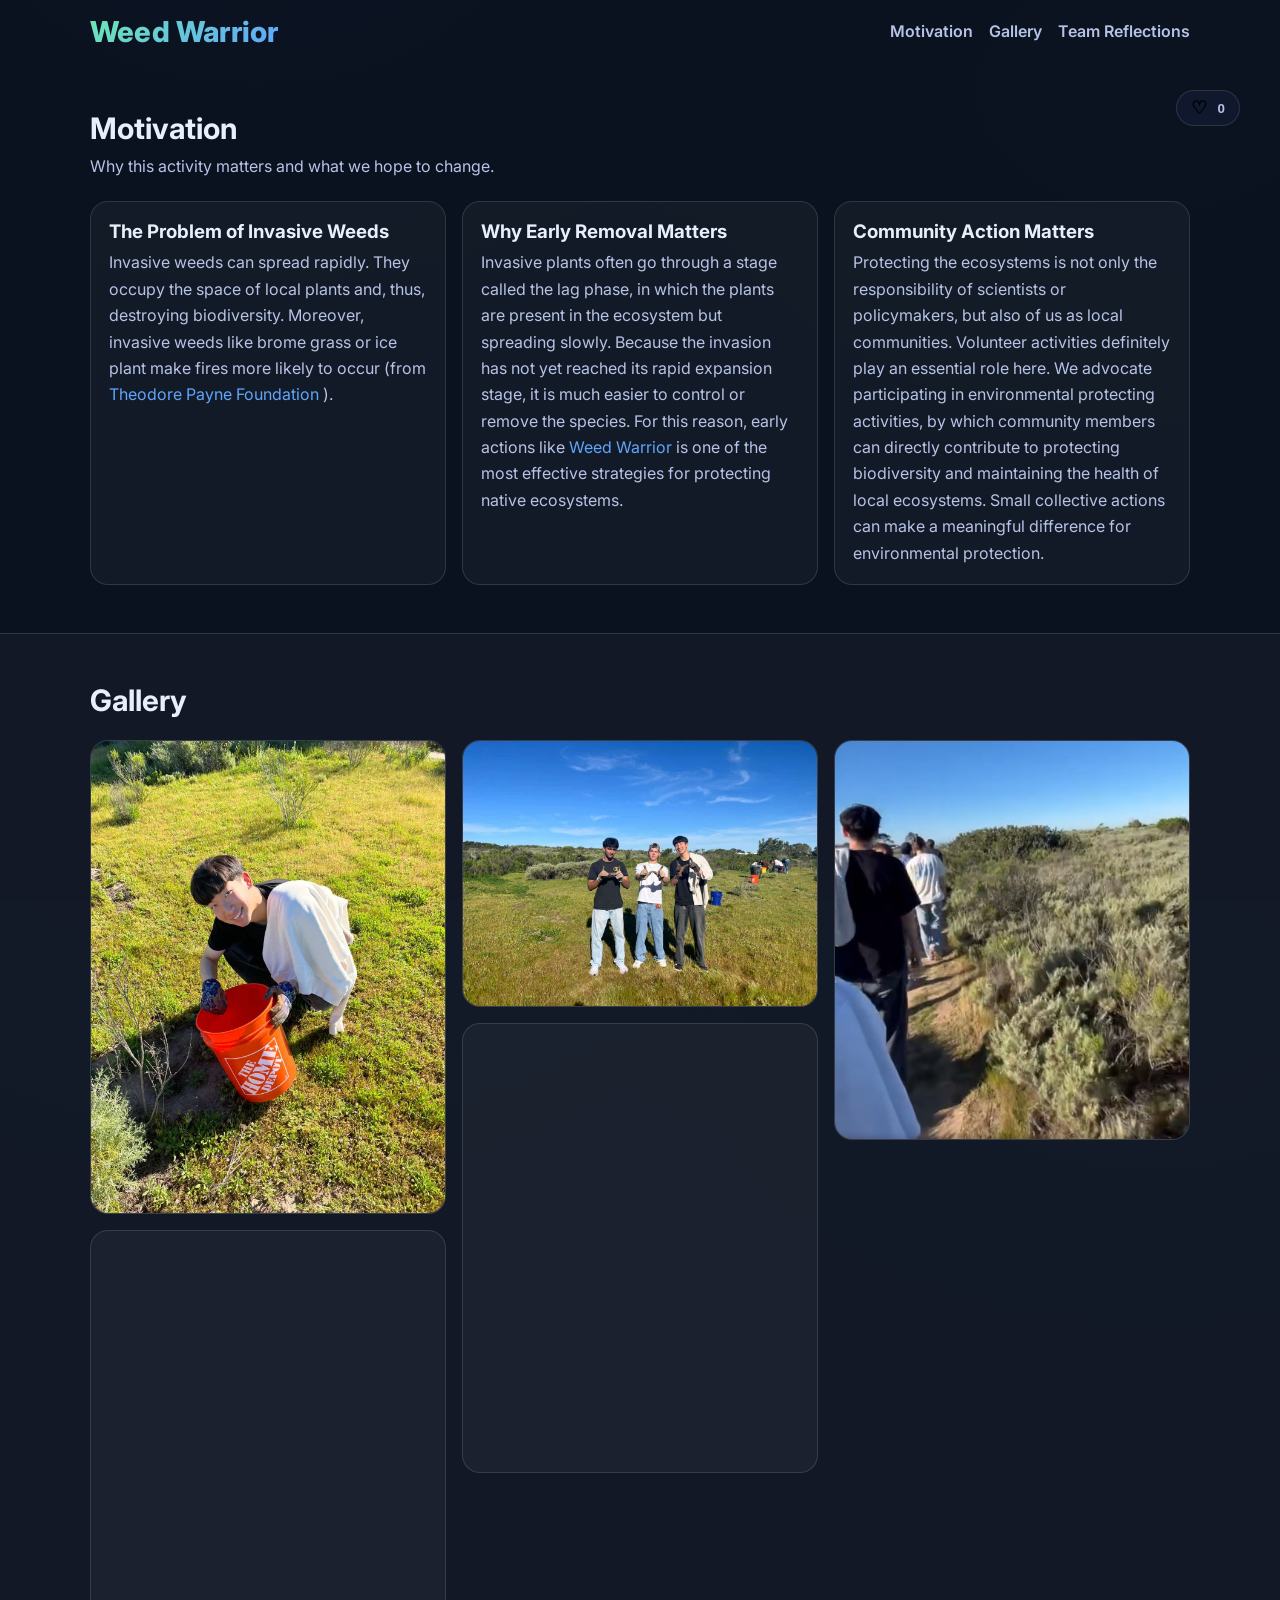
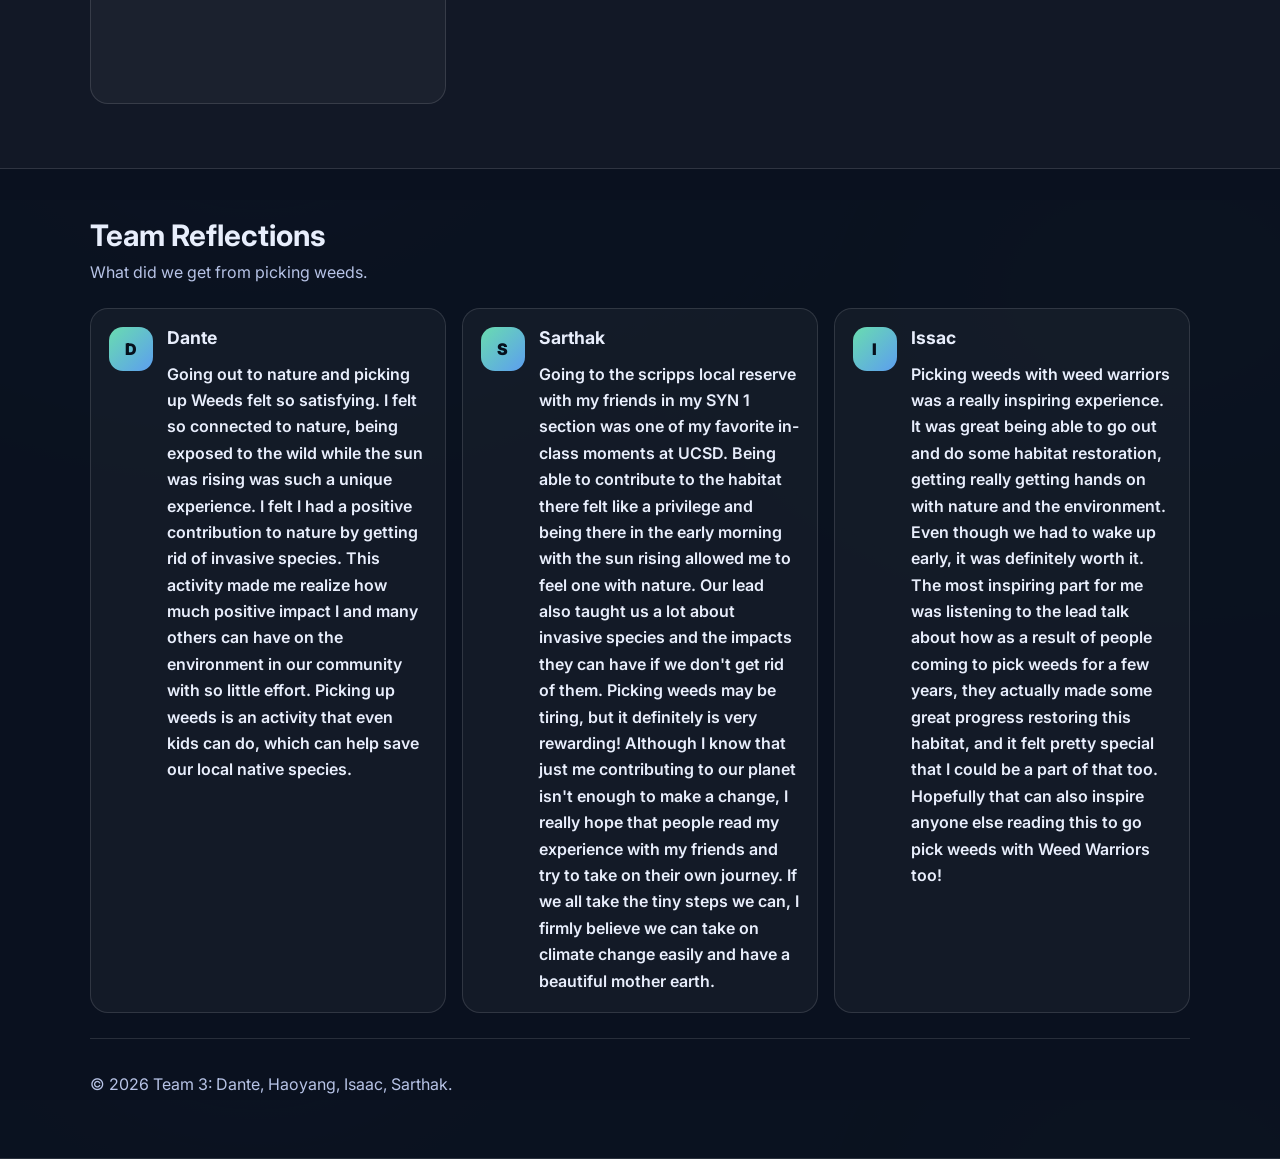
==== commit c9dcee9c: "Add files via upload" ====
--- a/index.html
+++ b/index.html
@@ -1,4 +1,4 @@
-<!doctype html>
+﻿<!doctype html>
 <html lang="en">
 <head>
     <meta charset="utf-8" />
@@ -243,4 +243,4 @@
 
         <script src="script.js"></script>
 </body>
-</html>
+</html>
--- a/styles.css
+++ b/styles.css
@@ -6,7 +6,7 @@
   --brand: #6ee7b7;
   --brand2:#60a5fa;
   --border: rgba(255,255,255,.12);
-  --shadow: 0 12px 30px rgba(0,0,0,.35);
+  --shadow: 0 6px 16px rgba(0,0,0,.22);
 }
 
 *{ box-sizing: border-box; }
@@ -21,23 +21,31 @@
     var(--bg);
 }
 
-a{ color: #60a5fa; text-decoration: underline; }
+a{ color: #60a5fa; text-decoration: none; }
 code{ background: rgba(255,255,255,.08); padding: .15rem .35rem; border-radius: .35rem; }
 
 .container{ width: min(1100px, 92vw); margin: 0 auto; }
 
 /* Header */
-.site-header{
-  position: sticky; top: 0; z-index: 10;
-  backdrop-filter: blur(10px);
-  background: rgba(11,18,32,.65);
-  border-bottom: 1px solid var(--border);
+.site-header{
+  position: sticky;
+  top: 0;
+  z-index: 10;
+  background: rgba(11,18,32,.96);
+  border-bottom: 1px solid var(--border);
 }
 .nav{
   display:flex; align-items:center; justify-content:space-between;
   gap: 1rem; padding: .85rem 0;
 }
-.logo{ display:flex; align-items:center; gap:.6rem; font-weight:800; letter-spacing:.2px; }
+.logo{ display:flex; align-items:center; gap:.6rem; font-weight:800; letter-spacing:.2px;}
+.logo-text{
+  font-size: 1.8rem;
+  font-weight: 800;
+  background: linear-gradient(135deg,#6ee7b7,#60a5fa);
+  -webkit-background-clip: text;
+  color: transparent;
+}
 .logo-mark{
   display:inline-grid; place-items:center;
   width: 36px; height: 36px; border-radius: 10px;
@@ -170,9 +178,10 @@
   display: inline-block; /* important for column layout */
 }
 .masonry-item img{
-  width: 100%;
-  height: auto;
-  display:block;
+  width: 100%;
+  height: auto;
+  display: block;
+  content-visibility: auto;
 }
 .masonry-item:hover{
   transform: translateY(-2px);
@@ -290,3 +299,52 @@
   .masonry{ column-count: 2; }
   .team-grid{ grid-template-columns: repeat(2, 1fr); }
 }
+
+/* Floating Like Button (FAB) */
+.fab-like{
+  position: fixed;
+
+  top: 90px;
+  right: 40px;
+
+  display: inline-flex;
+  align-items: center;
+  gap: 6px;
+
+  padding: 8px 14px;
+  border-radius: 30px;
+
+  border: 1px solid var(--border);
+  background: rgba(16,26,46,.9);
+
+  font-weight: 700;
+  cursor: pointer;
+
+  width: auto;
+}
+
+.fab-like:hover{
+  transform: translateY(-2px);
+  transition: .15s;
+}
+
+.fab-heart{
+  font-size: 1.15rem;
+  line-height: 1;
+}
+
+.fab-count{
+  min-width: 1.6ch;
+  text-align: right;
+  color: var(--muted);
+  font-weight: 900;
+}
+
+.fab-like.liked{
+  border-color: rgba(110,231,183,.55);
+  background: linear-gradient(135deg, rgba(110,231,183,.22), rgba(96,165,250,.14));
+}
+
+.fab-like.liked .fab-heart{
+  color: #ff4d6d;
+}
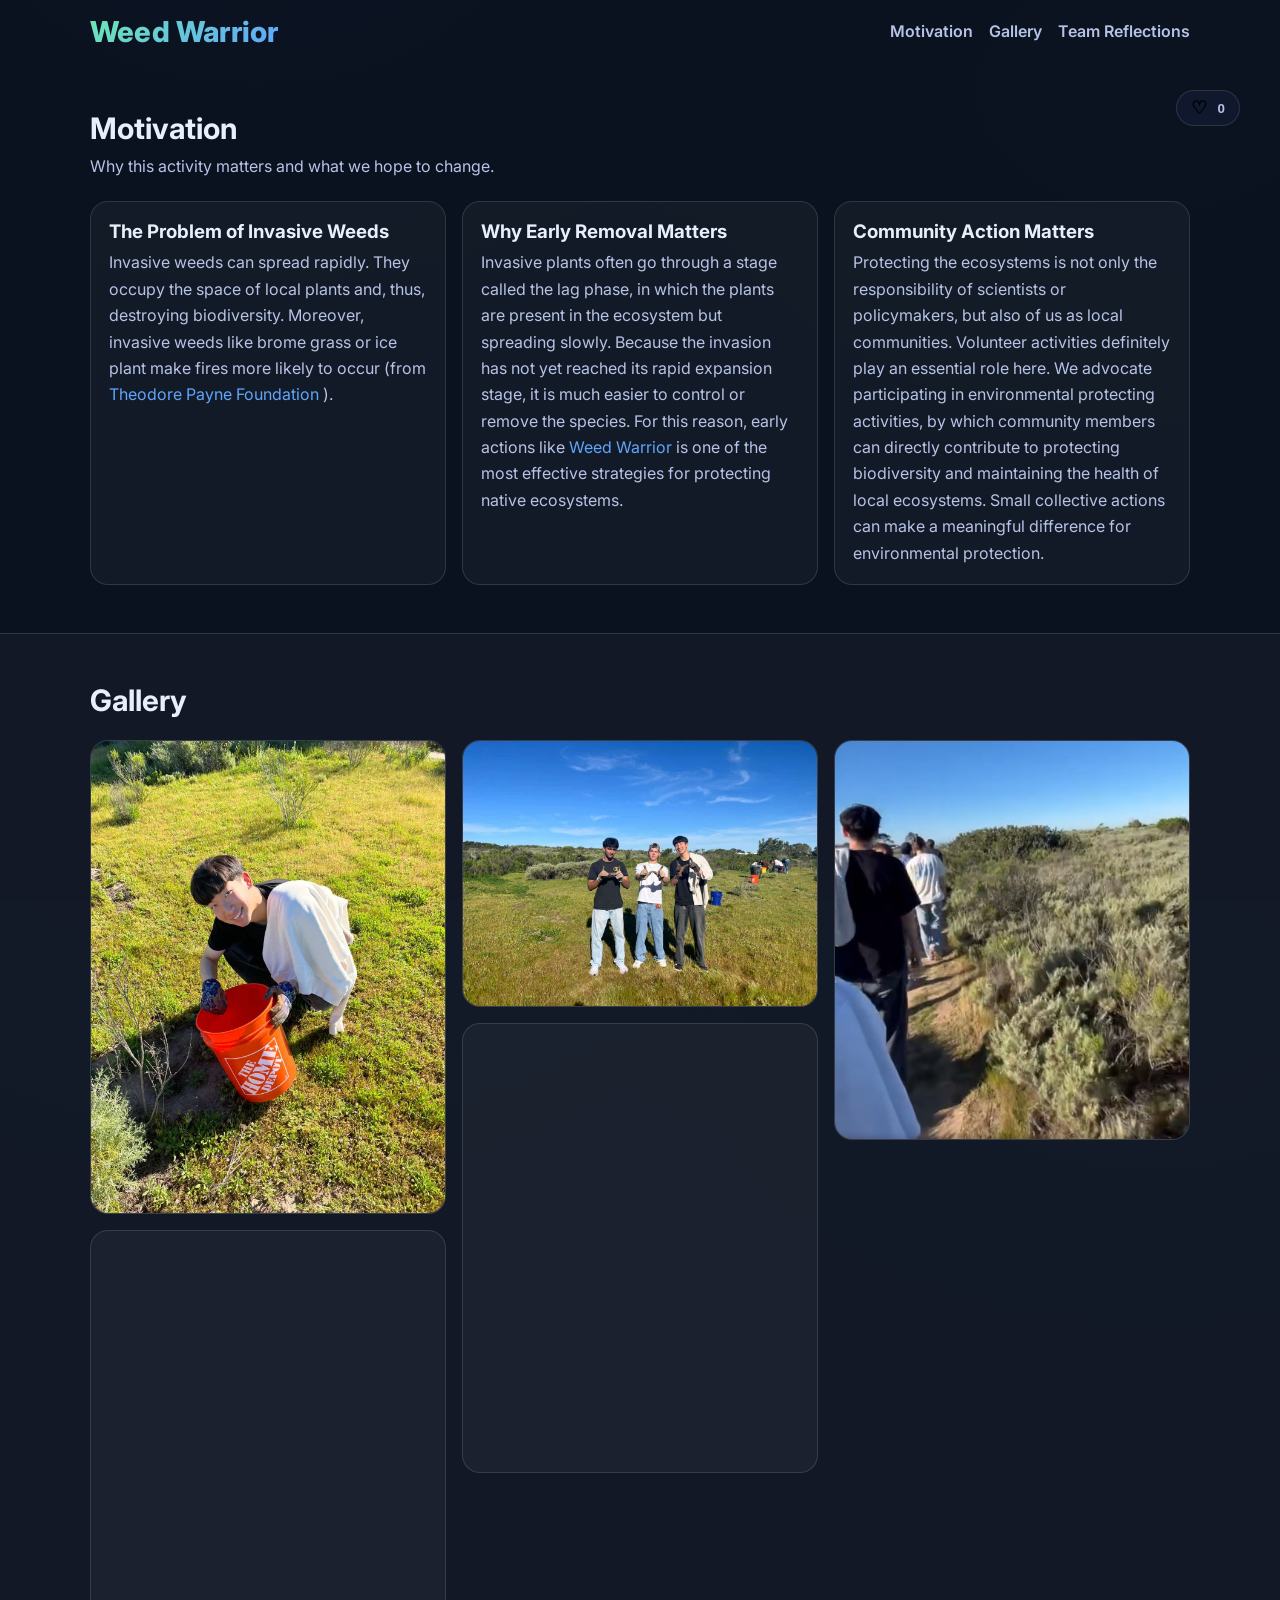
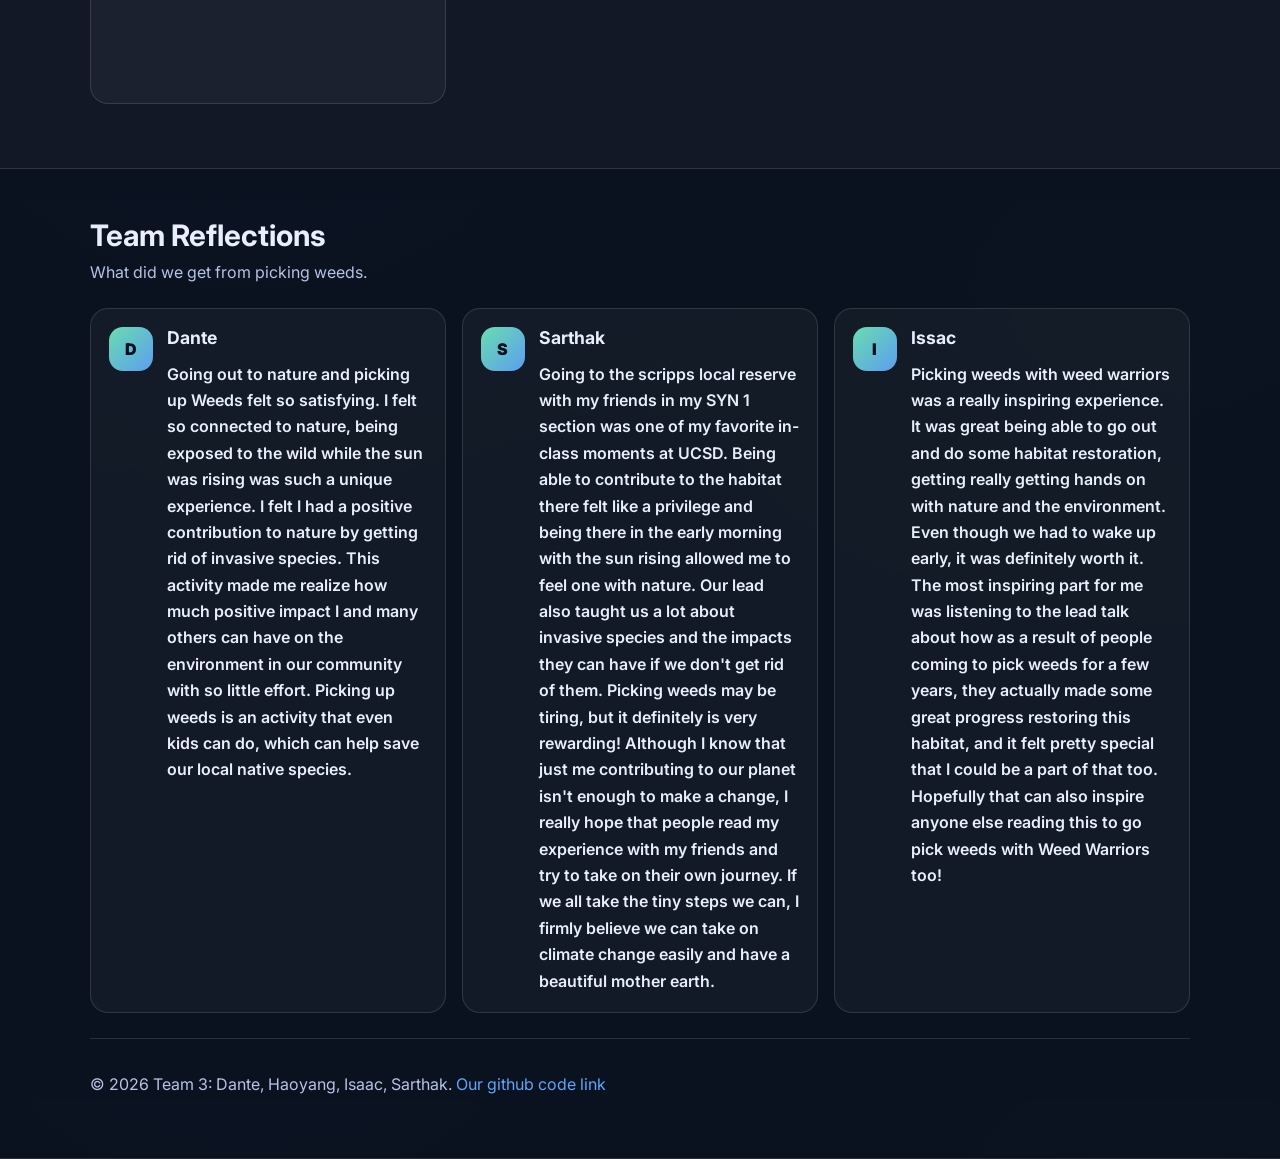
==== commit 84685dd7: "Update index.html" ====
--- a/index.html
+++ b/index.html
@@ -233,7 +233,9 @@
                 </div>
 
                 <footer class="mini-footer">
-                    <p>© <span id="year"></span> Team 3: Dante, Haoyang, Isaac, Sarthak.</p>
+                    <p>© <span id="year"></span> Team 3: Dante, Haoyang, Isaac, Sarthak. <a href="https://github.com/kage514/SYN1_Project3" target="_blank" rel="noopener noreferrer">
+                      Our github code link</a>
+                    </p>
                 </footer>
             </div>
         </section>
@@ -243,4 +245,5 @@
 
         <script src="script.js"></script>
 </body>
-</html>+
+</html>
